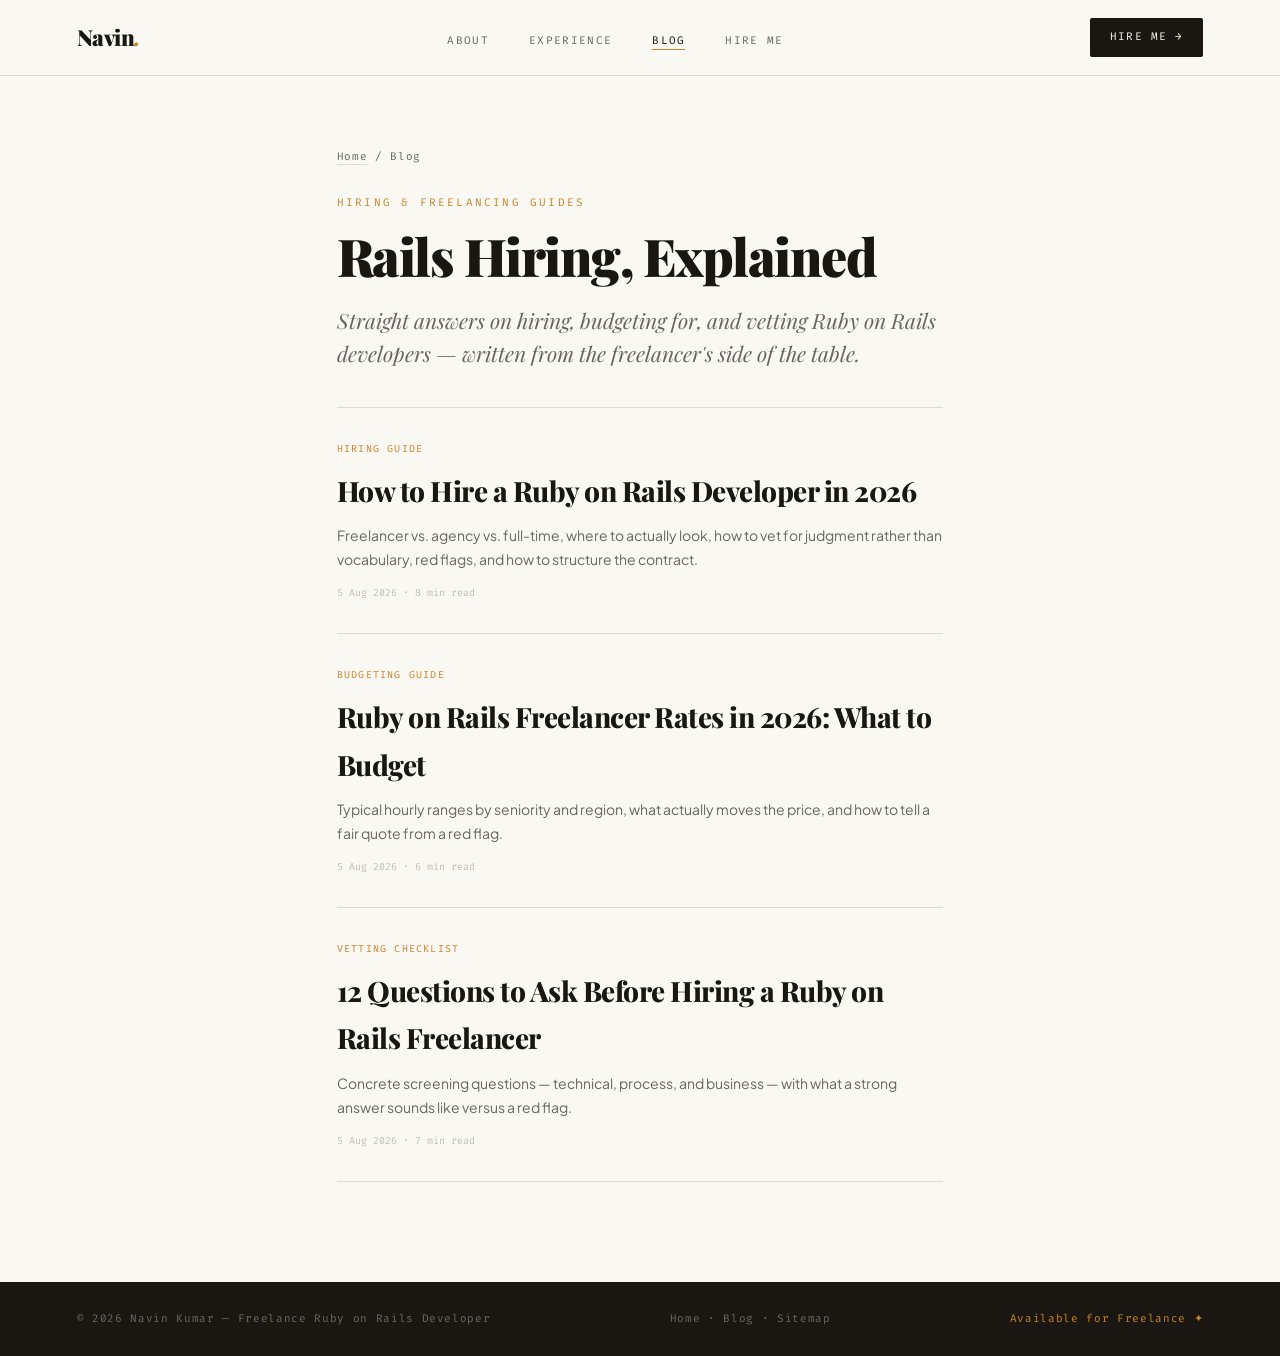
==== blog/index.html @ 94a6c96c "Publish blog + SEO audit fixes: structured data, meta parity, 404, feeds Brings the pending blog lau" ====
<!DOCTYPE html>
<html lang="en-IN">
<head>
<meta charset="UTF-8"/>
<meta name="viewport" content="width=device-width, initial-scale=1.0"/>

<title>Blog — Hiring &amp; Freelancing Guides for Ruby on Rails | Navin Kumar</title>
<meta name="description" content="Practical guides on hiring, budgeting for, and vetting Ruby on Rails developers and freelancers — written by a working Rails engineer and freelancer."/>
<meta name="author" content="Navin Kumar"/>
<meta name="robots" content="index, follow, max-snippet:-1, max-image-preview:large"/>
<link rel="canonical" href="https://rubyonrails.info/blog/"/>

<meta property="og:type" content="website"/>
<meta property="og:title" content="Blog — Hiring &amp; Freelancing Guides for Ruby on Rails"/>
<meta property="og:description" content="Practical guides on hiring, budgeting for, and vetting Ruby on Rails developers and freelancers."/>
<meta property="og:url" content="https://rubyonrails.info/blog/"/>
<meta property="og:image" content="https://rubyonrails.info/og-image.png"/>
<meta property="og:image:type" content="image/png"/>
<meta property="og:image:width" content="1200"/>
<meta property="og:image:height" content="630"/>
<meta property="og:image:alt" content="Navin Kumar — Freelance Ruby on Rails Developer"/>
<meta property="og:site_name" content="Navin Kumar — Freelance Ruby on Rails Developer"/>
<meta property="og:locale" content="en_IN"/>
<meta name="twitter:card" content="summary_large_image"/>
<meta name="twitter:title" content="Blog — Hiring &amp; Freelancing Guides for Ruby on Rails"/>
<meta name="twitter:image" content="https://rubyonrails.info/og-image.png"/>
<meta name="twitter:image:alt" content="Navin Kumar — Freelance Ruby on Rails Developer"/>
<meta name="twitter:creator" content="@dynamicnavin"/>
<meta name="twitter:site" content="@dynamicnavin"/>

<link rel="icon" type="image/svg+xml" href="/favicon.svg"/>
<link rel="icon" type="image/x-icon" href="/favicon.ico"/>
<link rel="apple-touch-icon" href="/apple-touch-icon.png" sizes="180x180"/>
<link rel="manifest" href="/site.webmanifest"/>
<link rel="alternate" type="application/atom+xml" title="Navin Kumar — Atom Feed" href="/feed.xml"/>
<link rel="alternate" type="application/rss+xml" title="Navin Kumar — RSS Feed" href="/rss.xml"/>

<link rel="preconnect" href="https://fonts.googleapis.com"/>
<link rel="preconnect" href="https://fonts.gstatic.com" crossorigin/>
<link href="https://fonts.googleapis.com/css2?family=Playfair+Display:ital,wght@0,400;0,700;0,900;1,400;1,700&family=Plus+Jakarta+Sans:wght@300;400;500;600;700&family=Fira+Code:wght@300;400;500&display=swap" rel="stylesheet"/>
<link rel="stylesheet" href="/blog/blog.css"/>

<script type="application/ld+json">
{
  "@context": "https://schema.org",
  "@graph": [
    {
      "@type": "Blog",
      "@id": "https://rubyonrails.info/blog/#blog",
      "name": "Ruby on Rails Hiring &amp; Freelancing Guides",
      "url": "https://rubyonrails.info/blog/",
      "description": "Practical guides on hiring, budgeting for, and vetting Ruby on Rails developers and freelancers.",
      "author": { "@type": "Person", "@id": "https://rubyonrails.info/#person", "name": "Navin Kumar", "url": "https://rubyonrails.info/" },
      "publisher": { "@type": "Person", "@id": "https://rubyonrails.info/#person", "name": "Navin Kumar", "url": "https://rubyonrails.info/", "image": "https://rubyonrails.info/og-image.png" },
      "blogPost": [
        { "@type": "BlogPosting", "headline": "How to Hire a Ruby on Rails Developer in 2026", "url": "https://rubyonrails.info/blog/how-to-hire-a-ruby-on-rails-developer.html", "datePublished": "2026-08-05" },
        { "@type": "BlogPosting", "headline": "Ruby on Rails Freelancer Rates in 2026: What to Budget", "url": "https://rubyonrails.info/blog/ruby-on-rails-freelancer-rates.html", "datePublished": "2026-08-05" },
        { "@type": "BlogPosting", "headline": "12 Questions to Ask Before Hiring a Ruby on Rails Freelancer", "url": "https://rubyonrails.info/blog/questions-to-ask-ruby-on-rails-freelancer.html", "datePublished": "2026-08-05" }
      ]
    },
    {
      "@type": "BreadcrumbList",
      "itemListElement": [
        { "@type": "ListItem", "position": 1, "name": "Home", "item": "https://rubyonrails.info/" },
        { "@type": "ListItem", "position": 2, "name": "Blog", "item": "https://rubyonrails.info/blog/" }
      ]
    }
  ]
}
</script>
</head>
<body>
<a class="skip-link" href="#main-content">Skip to main content</a>

<div class="site-nav" role="navigation" aria-label="Primary navigation">
  <div class="site-nav__inner">
    <a class="logo" href="/#hero">Navin<em>.</em></a>
    <ul class="nav-list" role="list">
      <li><a href="/#about">About</a></li>
      <li><a href="/#experience">Experience</a></li>
      <li><a href="/blog/" class="active">Blog</a></li>
      <li><a href="/#contact">Hire Me</a></li>
    </ul>
    <a href="mailto:navinkumar2508@gmail.com" class="nav-cta">Hire Me →</a>
  </div>
</div>

<main id="main-content">
  <p class="breadcrumb"><a href="/">Home</a> / Blog</p>
  <p class="art-eyebrow">Hiring &amp; Freelancing Guides</p>
  <h1 class="art-title">Rails Hiring, Explained</h1>
  <p class="art-dek">Straight answers on hiring, budgeting for, and vetting Ruby on Rails developers — written from the freelancer's side of the table.</p>

  <div class="post-grid">
    <a class="post-card" href="/blog/how-to-hire-a-ruby-on-rails-developer.html">
      <span class="tag">Hiring Guide</span>
      <h2>How to Hire a Ruby on Rails Developer in 2026</h2>
      <p>Freelancer vs. agency vs. full-time, where to actually look, how to vet for judgment rather than vocabulary, red flags, and how to structure the contract.</p>
      <span class="date">5 Aug 2026 · 8 min read</span>
    </a>
    <a class="post-card" href="/blog/ruby-on-rails-freelancer-rates.html">
      <span class="tag">Budgeting Guide</span>
      <h2>Ruby on Rails Freelancer Rates in 2026: What to Budget</h2>
      <p>Typical hourly ranges by seniority and region, what actually moves the price, and how to tell a fair quote from a red flag.</p>
      <span class="date">5 Aug 2026 · 6 min read</span>
    </a>
    <a class="post-card" href="/blog/questions-to-ask-ruby-on-rails-freelancer.html">
      <span class="tag">Vetting Checklist</span>
      <h2>12 Questions to Ask Before Hiring a Ruby on Rails Freelancer</h2>
      <p>Concrete screening questions — technical, process, and business — with what a strong answer sounds like versus a red flag.</p>
      <span class="date">5 Aug 2026 · 7 min read</span>
    </a>
  </div>
</main>

<footer>
  <span>© <time datetime="2026">2026</time> Navin Kumar — Freelance Ruby on Rails Developer</span>
  <nav aria-label="Footer links">
    <a href="/">Home</a> · <a href="/blog/">Blog</a> · <a href="/sitemap.xml">Sitemap</a>
  </nav>
  <span class="f-amber">Available for Freelance ✦</span>
</footer>
</body>
</html>
---- blog/blog.css ----
/* Shared stylesheet for the rubyonrails.info content hub — mirrors index.html's design tokens */

*, *::before, *::after { box-sizing: border-box; margin: 0; padding: 0; }

:root {
  --cream:   #f5f0e8;
  --paper:   #faf8f3;
  --ink:     #1a1712;
  --mid:     #6b6560;
  --light:   #c4bdb2;
  --amber:   #c8832a;
  --amber-l: #e8a84a;
  --border:  #e2dbd0;
  --serif: 'Playfair Display', Georgia, serif;
  --sans:  'Plus Jakarta Sans', sans-serif;
  --mono:  'Fira Code', monospace;
  --px:  clamp(20px, 6vw, 80px);
}

html { scroll-behavior: smooth; }

body {
  background: var(--paper);
  color: var(--ink);
  font-family: var(--sans);
  font-size: 15px;
  line-height: 1.7;
}

.skip-link {
  position: absolute; top: -44px; left: 16px;
  background: var(--amber); color: var(--ink);
  padding: 8px 16px; border-radius: 0 0 4px 4px;
  font-family: var(--mono); font-size: 12px;
  text-decoration: none; z-index: 1000; transition: top .2s;
}
.skip-link:focus { top: 0; }

/* ── NAV (matches index.html) ── */
.site-nav {
  position: sticky; top: 0; z-index: 500;
  background: rgba(250,248,243,.93); backdrop-filter: blur(14px);
  border-bottom: 1px solid var(--border);
}
.site-nav__inner {
  display: flex; align-items: center; justify-content: space-between;
  padding: 18px var(--px); max-width: 1440px; margin: 0 auto;
}
.logo { font-family: var(--serif); font-size: 22px; font-weight: 900; color: var(--ink); text-decoration: none; letter-spacing: -.5px; }
.logo em { color: var(--amber); font-style: italic; }

.nav-list { display: flex; gap: 40px; list-style: none; }
.nav-list a {
  font-family: var(--mono); font-size: 11px; letter-spacing: .12em; text-transform: uppercase;
  color: var(--mid); text-decoration: none; position: relative; transition: color .2s;
}
.nav-list a::after {
  content: ''; position: absolute; bottom: -2px; left: 0; right: 0;
  height: 1px; background: var(--amber);
  transform: scaleX(0); transform-origin: left; transition: transform .25s;
}
.nav-list a:hover, .nav-list a.active { color: var(--ink); }
.nav-list a:hover::after, .nav-list a.active::after { transform: scaleX(1); }

.nav-cta {
  font-family: var(--mono); font-size: 11px; letter-spacing: .1em; text-transform: uppercase;
  background: var(--ink); color: var(--paper); padding: 10px 20px; border-radius: 2px;
  text-decoration: none; transition: background .2s;
}
.nav-cta:hover { background: var(--amber); }

@media (max-width: 768px) { .nav-list { display: none; } }

/* ── PAGE / ARTICLE LAYOUT ── */
main { max-width: 760px; margin: 0 auto; padding: clamp(40px,6vw,72px) var(--px) clamp(60px,8vw,100px); }

.breadcrumb { font-family: var(--mono); font-size: 11px; letter-spacing: .06em; color: var(--mid); margin-bottom: 28px; }
.breadcrumb a { color: var(--mid); text-decoration: none; border-bottom: 1px solid var(--border); }
.breadcrumb a:hover { color: var(--amber); border-color: var(--amber); }

.art-eyebrow { font-family: var(--mono); font-size: 11px; letter-spacing: .2em; text-transform: uppercase; color: var(--amber); margin-bottom: 16px; }
h1.art-title { font-family: var(--serif); font-size: clamp(32px,5.5vw,52px); font-weight: 900; letter-spacing: -1.5px; line-height: 1.05; margin-bottom: 20px; }
.art-meta { font-family: var(--mono); font-size: 11px; color: var(--mid); letter-spacing: .05em; margin-bottom: 40px; padding-bottom: 24px; border-bottom: 1px solid var(--border); }
.art-meta a { color: var(--amber); text-decoration: none; }

.art-dek { font-family: var(--serif); font-style: italic; font-size: clamp(17px,2.2vw,21px); color: var(--mid); line-height: 1.6; margin-bottom: 36px; }

article.body h2 { font-family: var(--serif); font-size: clamp(24px,3.5vw,32px); font-weight: 800; letter-spacing: -.7px; margin: 48px 0 18px; line-height: 1.2; }
article.body h3 { font-family: var(--serif); font-size: clamp(18px,2.5vw,22px); font-weight: 700; margin: 32px 0 12px; }
article.body p { font-family: var(--sans); font-size: clamp(15px,1.7vw,17px); color: var(--ink); line-height: 1.85; margin-bottom: 20px; }
article.body p.lead { font-size: clamp(16px,2vw,19px); color: var(--mid); }
article.body strong { color: var(--ink); font-weight: 700; }
article.body a { color: var(--amber); text-decoration: underline; text-decoration-color: rgba(200,131,42,.35); }
article.body a:hover { text-decoration-color: var(--amber); }
article.body ul, article.body ol { margin: 0 0 24px 22px; }
article.body li { font-family: var(--sans); font-size: clamp(15px,1.7vw,17px); color: var(--ink); line-height: 1.8; margin-bottom: 10px; }
article.body blockquote { border-left: 3px solid var(--amber); padding-left: 20px; margin: 28px 0; font-family: var(--serif); font-style: italic; color: var(--mid); font-size: clamp(16px,2vw,19px); }

table.rates { width: 100%; border-collapse: collapse; margin: 24px 0 32px; font-family: var(--sans); font-size: 14px; }
table.rates caption { text-align: left; font-family: var(--mono); font-size: 11px; color: var(--mid); margin-bottom: 8px; }
table.rates th, table.rates td { text-align: left; padding: 12px 14px; border-bottom: 1px solid var(--border); }
table.rates th { font-family: var(--mono); font-size: 10px; letter-spacing: .08em; text-transform: uppercase; color: var(--amber); }
table.rates tbody tr:hover { background: var(--cream); }

.callout {
  background: var(--cream); border: 1px solid var(--border); border-radius: 4px;
  padding: 24px 28px; margin: 32px 0;
}
.callout p { margin-bottom: 0; }
.callout p + p { margin-top: 12px; }

/* ── FAQ block reused inside articles ── */
.faq-list { display: flex; flex-direction: column; margin: 8px 0 32px; }
.faq-item { border-bottom: 1px solid var(--border); padding: 20px 0; }
.faq-item:first-child { border-top: 1px solid var(--border); }
.faq-q { font-family: var(--serif); font-size: clamp(15px,1.9vw,18px); font-weight: 700; margin-bottom: 8px; }
.faq-a { font-family: var(--sans); font-size: clamp(14px,1.6vw,16px); color: var(--mid); line-height: 1.8; }

/* ── CTA box ── */
.cta-box {
  background: var(--ink); color: var(--paper); border-radius: 4px;
  padding: clamp(28px,4vw,40px); margin: 48px 0 12px;
  display: flex; flex-wrap: wrap; align-items: center; justify-content: space-between; gap: 20px;
}
.cta-box p { font-family: var(--serif); font-size: clamp(18px,2.4vw,24px); font-weight: 700; color: var(--paper); max-width: 420px; }
.cta-box p em { color: var(--amber-l); font-style: italic; }
.btn-solid {
  font-family: var(--mono); font-size: 11px; letter-spacing: .1em; text-transform: uppercase;
  background: var(--amber); color: var(--ink); padding: 14px 28px; border-radius: 2px;
  text-decoration: none; display: inline-flex; align-items: center; gap: 8px; transition: background .2s;
  white-space: nowrap;
}
.btn-solid:hover { background: var(--amber-l); }

/* ── author bio ── */
.author-bio {
  display: flex; gap: 18px; align-items: flex-start;
  border-top: 1px solid var(--border); margin-top: 48px; padding-top: 32px;
}
.author-bio .initials {
  flex-shrink: 0; width: 52px; height: 52px; border-radius: 50%;
  background: var(--amber); color: var(--ink); font-family: var(--serif); font-weight: 900; font-size: 18px;
  display: flex; align-items: center; justify-content: center;
}
.author-bio .name { font-family: var(--serif); font-weight: 700; font-size: 16px; margin-bottom: 4px; }
.author-bio .desc { font-family: var(--sans); font-size: 13px; color: var(--mid); line-height: 1.7; }
.author-bio .desc a { color: var(--amber); text-decoration: none; }

/* ── related / index cards ── */
.post-grid { display: flex; flex-direction: column; gap: 0; margin-top: 8px; }
.post-card {
  display: block; text-decoration: none; color: var(--ink);
  padding: 32px 0; border-bottom: 1px solid var(--border);
  transition: background .2s;
}
.post-card:first-child { border-top: 1px solid var(--border); }
.post-card:hover { background: var(--cream); }
.post-card .tag { font-family: var(--mono); font-size: 10px; letter-spacing: .12em; text-transform: uppercase; color: var(--amber); margin-bottom: 10px; display: block; }
.post-card h2 { font-family: var(--serif); font-size: clamp(20px,3vw,28px); font-weight: 800; letter-spacing: -.5px; margin-bottom: 10px; }
.post-card p { font-family: var(--sans); font-size: 14px; color: var(--mid); line-height: 1.7; max-width: 640px; }
.post-card .date { font-family: var(--mono); font-size: 10px; color: var(--light); margin-top: 12px; display: block; }

/* ── FOOTER (matches index.html) ── */
footer { background: var(--ink); color: rgba(255,255,255,.35); padding: 28px var(--px); display: flex; justify-content: space-between; align-items: center; flex-wrap: wrap; gap: 10px; font-family: var(--mono); font-size: 11px; letter-spacing: .06em; }
footer a { color: rgba(255,255,255,.35); text-decoration: none; transition: color .2s; }
footer a:hover { color: var(--amber-l); }
.f-amber { color: var(--amber); }
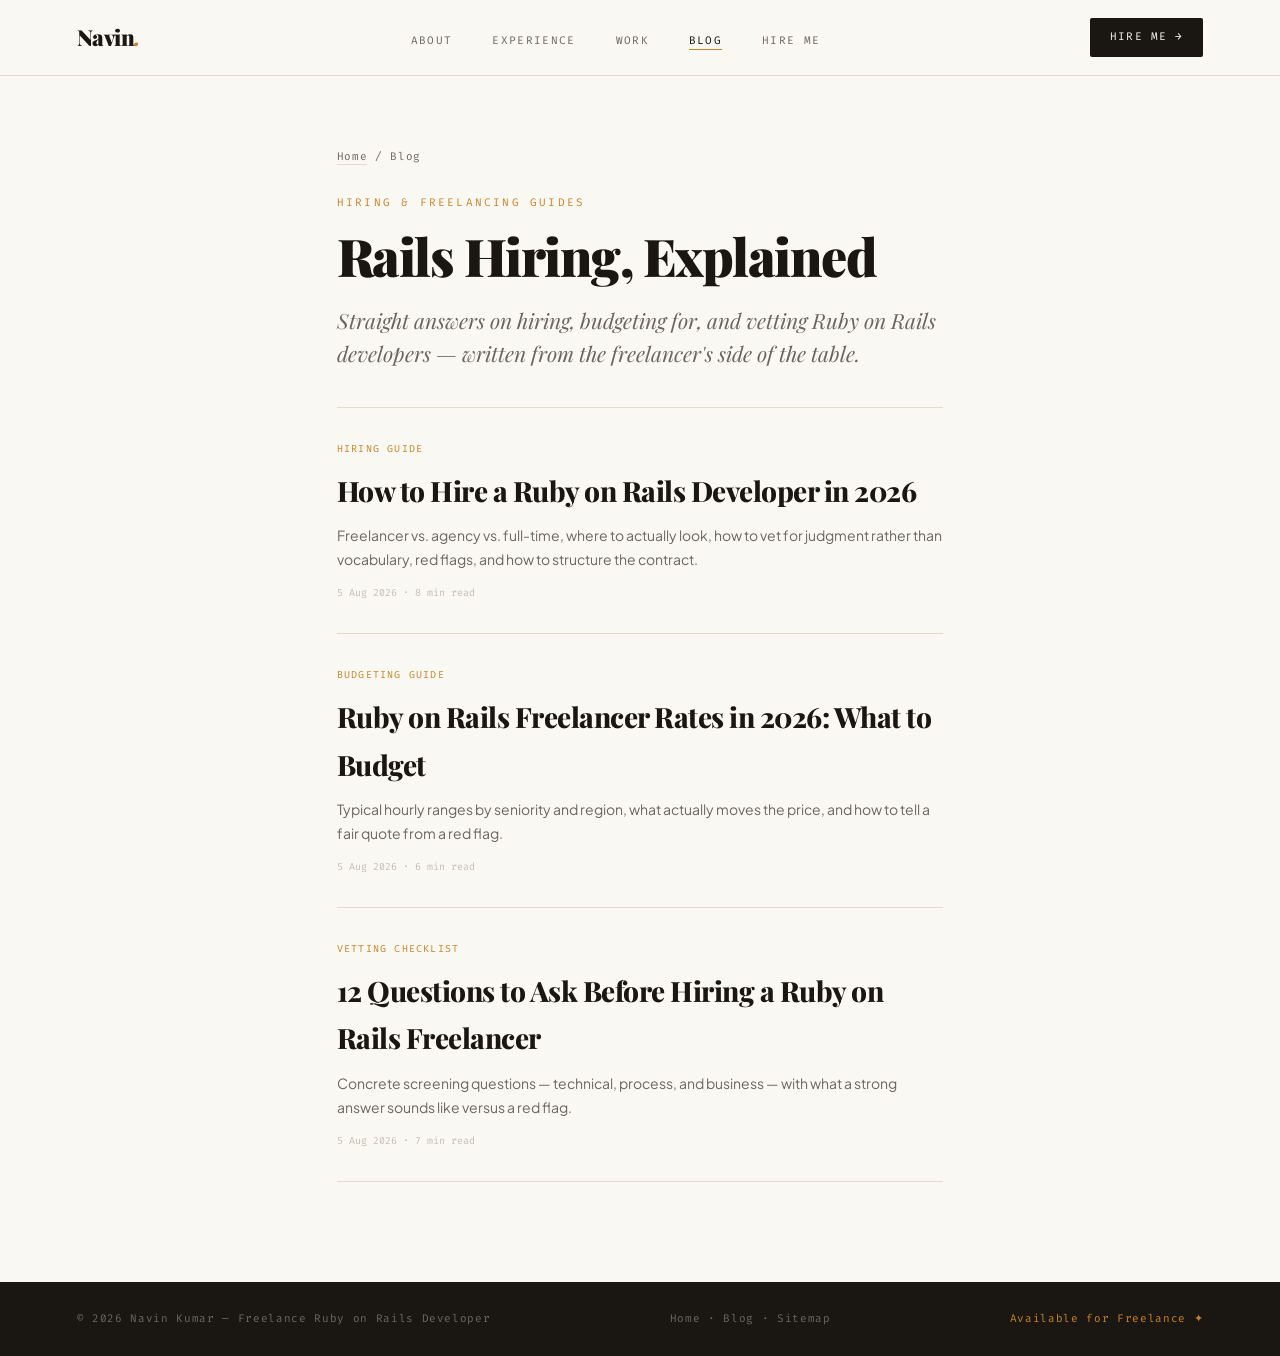
==== commit f182a443: "Add /work/ case studies section — 4 real project write-ups New /work/ section (index + 4 pages) cove" ====
--- a/blog/index.html
+++ b/blog/index.html
@@ -78,6 +78,7 @@
     <ul class="nav-list" role="list">
       <li><a href="/#about">About</a></li>
       <li><a href="/#experience">Experience</a></li>
+      <li><a href="/work/">Work</a></li>
       <li><a href="/blog/" class="active">Blog</a></li>
       <li><a href="/#contact">Hire Me</a></li>
     </ul>
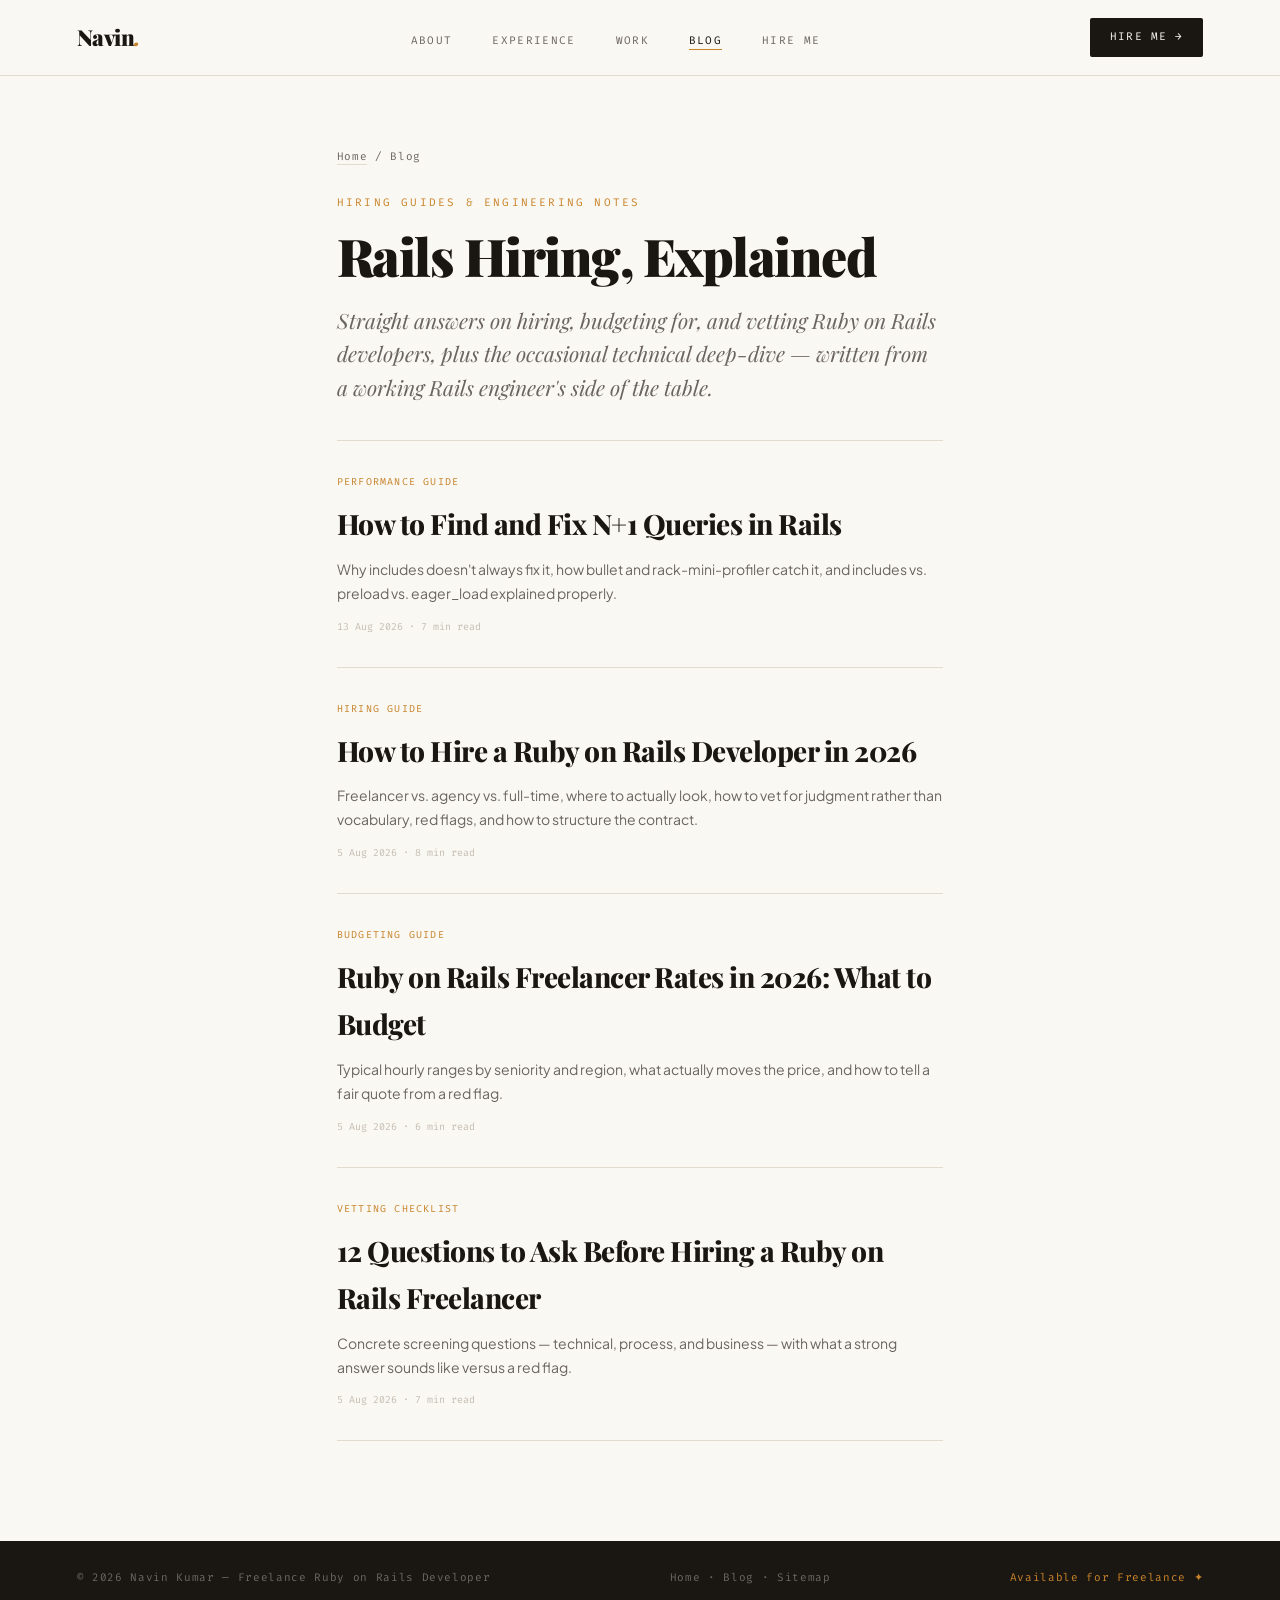
==== commit 0b47efa3: "Add first technical blog post: N+1 queries in Rails Every existing blog post targets buyer/hiring in" ====
--- a/blog/index.html
+++ b/blog/index.html
@@ -53,6 +53,7 @@
       "author": { "@type": "Person", "@id": "https://rubyonrails.info/#person", "name": "Navin Kumar", "url": "https://rubyonrails.info/" },
       "publisher": { "@type": "Person", "@id": "https://rubyonrails.info/#person", "name": "Navin Kumar", "url": "https://rubyonrails.info/", "image": "https://rubyonrails.info/og-image.png" },
       "blogPost": [
+        { "@type": "BlogPosting", "headline": "How to Find and Fix N+1 Queries in Rails", "url": "https://rubyonrails.info/blog/n-plus-one-queries-in-rails.html", "datePublished": "2026-08-13" },
         { "@type": "BlogPosting", "headline": "How to Hire a Ruby on Rails Developer in 2026", "url": "https://rubyonrails.info/blog/how-to-hire-a-ruby-on-rails-developer.html", "datePublished": "2026-08-05" },
         { "@type": "BlogPosting", "headline": "Ruby on Rails Freelancer Rates in 2026: What to Budget", "url": "https://rubyonrails.info/blog/ruby-on-rails-freelancer-rates.html", "datePublished": "2026-08-05" },
         { "@type": "BlogPosting", "headline": "12 Questions to Ask Before Hiring a Ruby on Rails Freelancer", "url": "https://rubyonrails.info/blog/questions-to-ask-ruby-on-rails-freelancer.html", "datePublished": "2026-08-05" }
@@ -88,11 +89,17 @@
 
 <main id="main-content">
   <p class="breadcrumb"><a href="/">Home</a> / Blog</p>
-  <p class="art-eyebrow">Hiring &amp; Freelancing Guides</p>
+  <p class="art-eyebrow">Hiring Guides &amp; Engineering Notes</p>
   <h1 class="art-title">Rails Hiring, Explained</h1>
-  <p class="art-dek">Straight answers on hiring, budgeting for, and vetting Ruby on Rails developers — written from the freelancer's side of the table.</p>
+  <p class="art-dek">Straight answers on hiring, budgeting for, and vetting Ruby on Rails developers, plus the occasional technical deep-dive — written from a working Rails engineer's side of the table.</p>
 
   <div class="post-grid">
+    <a class="post-card" href="/blog/n-plus-one-queries-in-rails.html">
+      <span class="tag">Performance Guide</span>
+      <h2>How to Find and Fix N+1 Queries in Rails</h2>
+      <p>Why includes doesn't always fix it, how bullet and rack-mini-profiler catch it, and includes vs. preload vs. eager_load explained properly.</p>
+      <span class="date">13 Aug 2026 · 7 min read</span>
+    </a>
     <a class="post-card" href="/blog/how-to-hire-a-ruby-on-rails-developer.html">
       <span class="tag">Hiring Guide</span>
       <h2>How to Hire a Ruby on Rails Developer in 2026</h2>
--- a/blog/blog.css
+++ b/blog/blog.css
@@ -69,7 +69,16 @@
 }
 .nav-cta:hover { background: var(--amber); }
 
-@media (max-width: 768px) { .nav-list { display: none; } }
+@media (max-width: 768px) {
+  .site-nav__inner { gap: 14px; }
+  .nav-list {
+    display: flex; flex: 1 1 auto; overflow-x: auto;
+    gap: 22px; -webkit-overflow-scrolling: touch; scrollbar-width: none;
+  }
+  .nav-list::-webkit-scrollbar { display: none; }
+  .nav-list a { white-space: nowrap; }
+  .nav-cta { flex-shrink: 0; }
+}
 
 /* ── PAGE / ARTICLE LAYOUT ── */
 main { max-width: 760px; margin: 0 auto; padding: clamp(40px,6vw,72px) var(--px) clamp(60px,8vw,100px); }
@@ -95,6 +104,15 @@
 article.body ul, article.body ol { margin: 0 0 24px 22px; }
 article.body li { font-family: var(--sans); font-size: clamp(15px,1.7vw,17px); color: var(--ink); line-height: 1.8; margin-bottom: 10px; }
 article.body blockquote { border-left: 3px solid var(--amber); padding-left: 20px; margin: 28px 0; font-family: var(--serif); font-style: italic; color: var(--mid); font-size: clamp(16px,2vw,19px); }
+
+article.body code { font-family: var(--mono); font-size: .9em; background: var(--cream); border: 1px solid var(--border); border-radius: 3px; padding: .15em .4em; color: var(--ink); }
+article.body pre {
+  background: var(--ink); color: var(--paper); border-radius: 4px;
+  padding: 20px 22px; margin: 24px 0; overflow-x: auto;
+  font-family: var(--mono); font-size: 13px; line-height: 1.6;
+}
+article.body pre code { background: none; border: none; padding: 0; color: inherit; font-size: 1em; }
+article.body .code-label { font-family: var(--mono); font-size: 10px; letter-spacing: .1em; text-transform: uppercase; color: var(--amber); margin: 24px 0 -12px; display: block; }
 
 table.rates { width: 100%; border-collapse: collapse; margin: 24px 0 32px; font-family: var(--sans); font-size: 14px; }
 table.rates caption { text-align: left; font-family: var(--mono); font-size: 11px; color: var(--mid); margin-bottom: 8px; }
@@ -122,8 +140,8 @@
   padding: clamp(28px,4vw,40px); margin: 48px 0 12px;
   display: flex; flex-wrap: wrap; align-items: center; justify-content: space-between; gap: 20px;
 }
-.cta-box p { font-family: var(--serif); font-size: clamp(18px,2.4vw,24px); font-weight: 700; color: var(--paper); max-width: 420px; }
-.cta-box p em { color: var(--amber-l); font-style: italic; }
+.cta-box p, article.body .cta-box p { font-family: var(--serif); font-size: clamp(18px,2.4vw,24px); font-weight: 700; color: var(--paper); max-width: 420px; }
+.cta-box p em, article.body .cta-box p em { color: var(--amber-l); font-style: italic; }
 .btn-solid {
   font-family: var(--mono); font-size: 11px; letter-spacing: .1em; text-transform: uppercase;
   background: var(--amber); color: var(--ink); padding: 14px 28px; border-radius: 2px;
@@ -131,6 +149,8 @@
   white-space: nowrap;
 }
 .btn-solid:hover { background: var(--amber-l); }
+article.body .btn-solid { color: var(--ink); text-decoration: none; }
+article.body .btn-solid:hover { color: var(--ink); }
 
 /* ── author bio ── */
 .author-bio {
